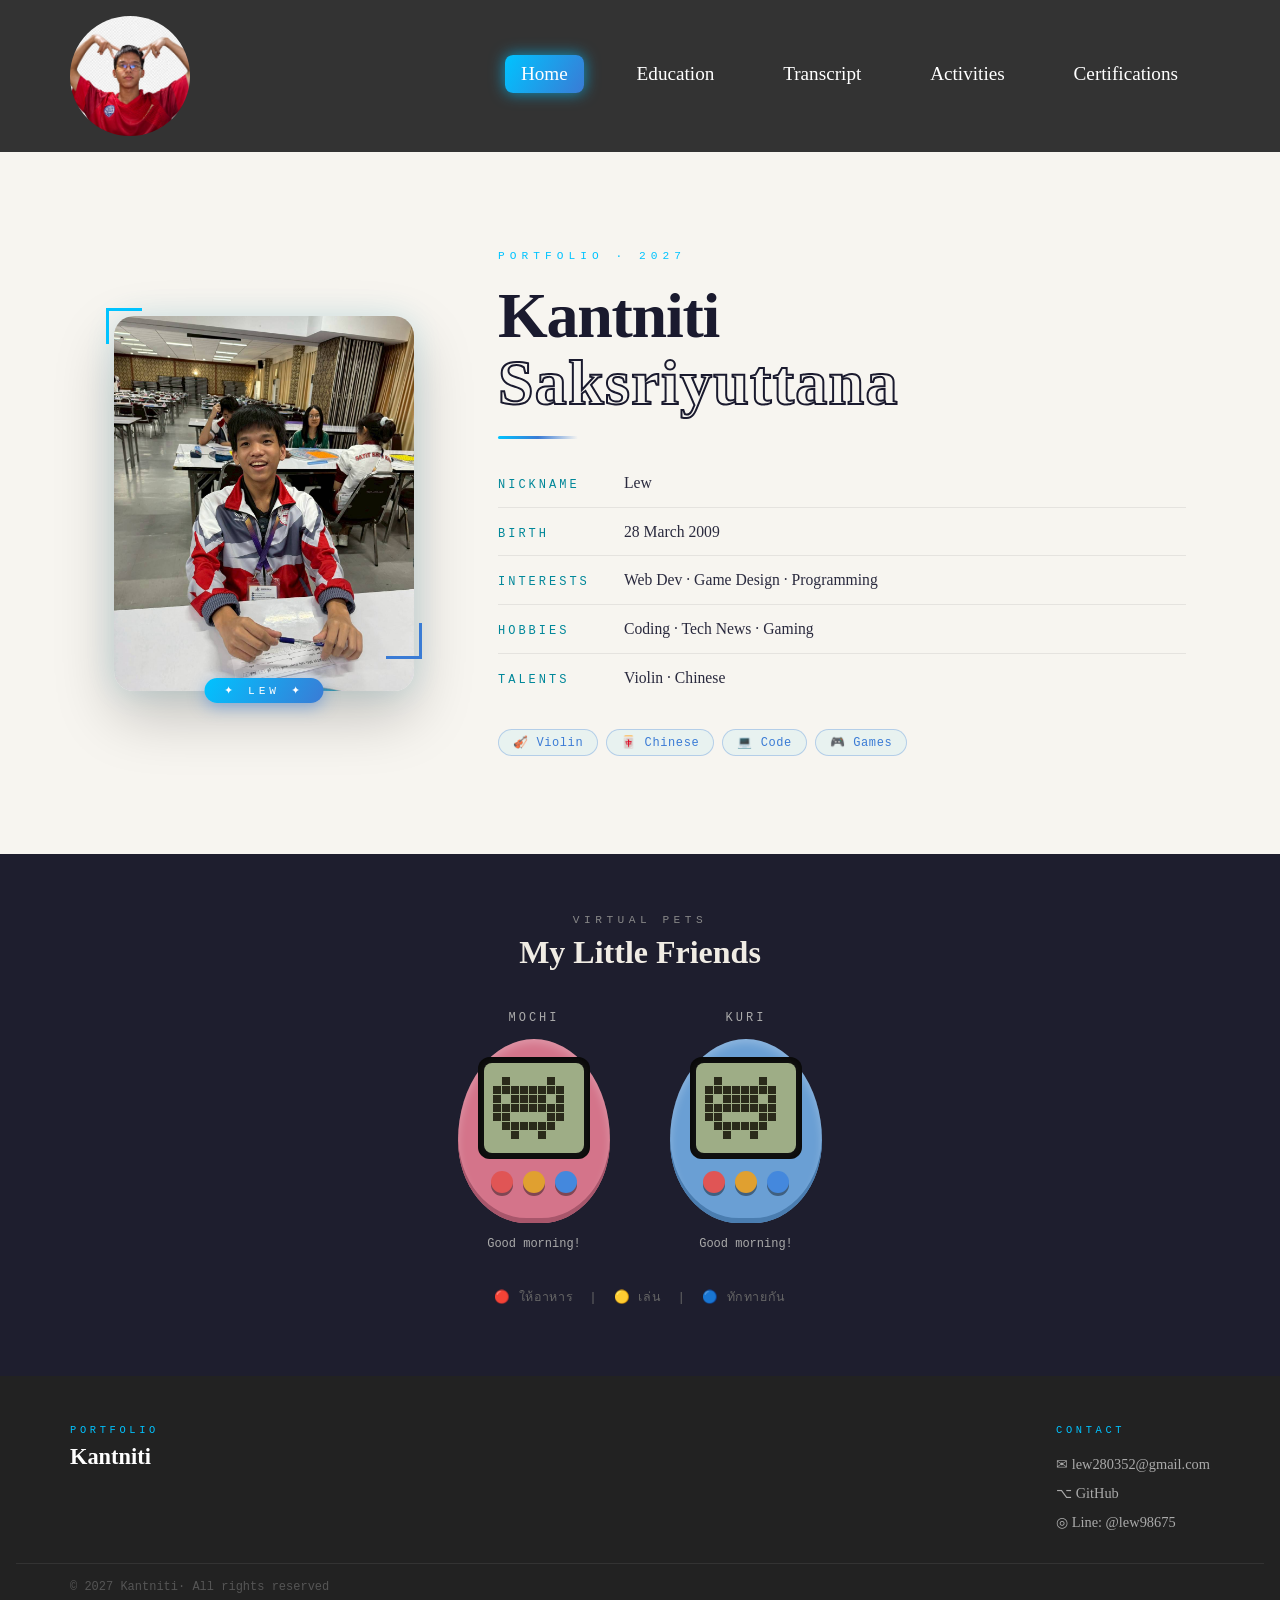
==== index.html @ f8ae1ae8 "Add files via upload" ====
<!-- ประกาศว่าเป็น HTML5 -->
<!DOCTYPE html>
<html lang="en">
<head>
    <!-- กำหนดการเข้ารหัสตัวอักษรให้เป็น UTF-8 -->
    <meta charset="UTF-8">
    <!-- ปรับการแสดงผลให้เหมาะกับหน้าจอมือถือ -->
    <meta name="viewport" content="width=device-width, initial-scale=1.0">
    <!-- ชื่อชื่อแท็บของเว็บ -->
    <title>my portfolio</title>
    <!-- เชื่อมไฟล์สไตล์ชีทภายนอก -->
    <link rel="stylesheet" href="mainstyle.css">
</head>
<body>
    <!-- แท็กนำทางหลักของหน้า -->
    <nav>
        <!-- กล่องเนื้อหาใช้จัดตำแหน่งและกั้นกรอบ -->
        <div class="content">
            <!-- บรรจุส่วนของโลโก้และเมนู -->
            <div class="nav-con">
                <!-- โลโก้หรือชื่อเว็บ สามารถคลิกเพื่อกลับหน้าแรก -->
                <div class="logo"><a href="#"> <img src="logo.jpg" alt="Logo"></a></div>
                <!-- เมนูนำทางหลักของเว็บ -->
                <ul class="menu">
                    <li><a href="#Home"><span>Home</span></a></li>
                    <li><a href="Education.html"><span>Education</span></a></li>
                    <li><a href="Transcript.html"><span>Transcript</span></a></li>
                    <li><a href="Activities.html"><span>Activities</span></a></li>
                    <li><a href="Certifications.html"><span>Certifications</span></a></li>
                </ul>
            </div>
        </div>
    </nav>
    <section class="main" id="Home">
        <div class="container">

            <!-- ===== HERO PROFILE SECTION ===== -->
            <!-- wrapper หลักที่จัดภาพและข้อมูลเคียงกันในแนวนอน -->
            <div class="hero-profile">

                <!-- ===== ฝั่งซ้าย: รูปโปรไฟล์ ===== -->
                <div class="hero-photo-col">
                    <!-- กรอบตกแต่งรอบรูป มีเส้น accent และเงา -->
                    <div class="photo-frame">
                        <!-- ป้ายมุมซ้ายบนสำหรับตกแต่ง -->
                        <div class="photo-corner photo-corner--tl"></div>
                        <!-- ป้ายมุมขวาล่างสำหรับตกแต่ง -->
                        <div class="photo-corner photo-corner--br"></div>
                        <!-- รูปโปรไฟล์ -->
                        <img src="lew.jpg" alt="Lew – Profile Photo" class="hero-img">
                        <!-- ป้ายชื่อเล่นที่ลอยอยู่ด้านล่าง -->
                        <div class="photo-badge">✦ Lew ✦</div>
                    </div>
                </div>

                <!-- ===== ฝั่งขวา: ข้อมูลส่วนตัว ===== -->
                <div class="hero-info-col">

                    <!-- ป้ายหมวดหมู่ขนาดเล็กด้านบน -->
                    <p class="hero-eyebrow">Portfolio · 2027</p>

                    <!-- ชื่อเต็มแสดงในฟอนต์ขนาดใหญ่ -->
                    <h1 class="hero-name">Kantniti<br><span class="hero-name-accent">Saksriyuttana</span></h1>

                    <!-- เส้นแบ่งตกแต่ง -->
                    <div class="hero-divider"></div>

                    <!-- รายการข้อมูลส่วนตัวแต่ละรายการ -->
                    <ul class="info-list">
                        <!-- แต่ละ item มี label (ชื่อฟิลด์) และ value (ข้อมูล) -->
                        <li class="info-item">
                            <span class="info-label">Nickname</span>
                            <span class="info-value">Lew</span>
                        </li>
                        <li class="info-item">
                            <span class="info-label">Birth</span>
                            <span class="info-value">28 March 2009</span>
                        </li>
                        <li class="info-item">
                            <span class="info-label">Interests</span>
                            <span class="info-value">Web Dev · Game Design · Programming</span>
                        </li>
                        <li class="info-item">
                            <span class="info-label">Hobbies</span>
                            <span class="info-value">Coding · Tech News · Gaming</span>
                        </li>
                        <li class="info-item">
                            <span class="info-label">Talents</span>
                            <span class="info-value">Violin · Chinese</span>
                        </li>
                    </ul>

                    <!-- แถว tag/badge แสดงทักษะสั้น ๆ -->
                    <div class="hero-tags">
                        <span class="hero-tag">🎻 Violin</span>
                        <span class="hero-tag">🀄 Chinese</span>
                        <span class="hero-tag">💻 Code</span>
                        <span class="hero-tag">🎮 Games</span>
                    </div>
                </div>

            </div>
        </div>
    </section>
    <!-- ===== TAMAGOTCHI SECTION ===== -->
    <section class="tama-section">
        <div class="tama-container">
            <p class="tama-label">Virtual Pets</p>
            <h2 class="tama-heading">My Little Friends</h2>
            <div class="tama-scene">

                <!-- ตัวทามาก็อตตัวแรก -->
                <div class="tama-unit">
                    <div class="tama-name">Mochi</div>
                    <div class="tama-wrapper">
                        <!-- หัวใจเมื่อกดปุ่มแล้ว -->
                        <span class="heart-pop" id="heartL">♥</span>
                        <div class="tama-device tama-device--pink">
                            <div class="tama-screen-border">
                                <!-- จอทามาก็อตวาดด้วย canvas -->
                                <canvas id="canvasL" width="100" height="90"></canvas>
                            </div>
                            <div class="tama-buttons">
                                <!-- ปุ่มคำสั่งสำหรับตัวแรก -->
                                <button class="tama-btn btn-red" onclick="tamaFeed('L')" title="Feed"></button>
                                <button class="tama-btn btn-yellow" onclick="tamaPlay('L')" title="Play"></button>
                                <button class="tama-btn btn-blue" onclick="tamaGreet('L')" title="Greet"></button>
                            </div>
                        </div>
                    </div>
                    <div class="tama-status" id="statusL">zzz...</div>
                </div>

                <!-- ตัวทามาก็อตตัวที่สอง -->
                <div class="tama-unit">
                    <div class="tama-name">Kuri</div>
                    <div class="tama-wrapper">
                        <span class="heart-pop" id="heartR">♥</span>
                        <div class="tama-device tama-device--blue">
                            <div class="tama-screen-border">
                                <canvas id="canvasR" width="100" height="90"></canvas>
                            </div>
                            <div class="tama-buttons">
                                <button class="tama-btn btn-red" onclick="tamaFeed('R')" title="Feed"></button>
                                <button class="tama-btn btn-yellow" onclick="tamaPlay('R')" title="Play"></button>
                                <button class="tama-btn btn-blue" onclick="tamaGreet('R')" title="Greet"></button>
                            </div>
                        </div>
                    </div>
                    <div class="tama-status" id="statusR">zzz...</div>
                </div>

            </div>
            <p class="tama-hint">🔴 ให้อาหาร &nbsp;|&nbsp; 🟡 เล่น &nbsp;|&nbsp; 🔵 ทักทายกัน</p>
        </div>
    </section>

    <script>
    // บรรจุโค้ดทามาก็อตไว้ใน IIFE เพื่อไม่ให้ตัวแปรรั่วสู่ global scope
    (function(){
        // สีพื้นหลังและสีพื้นหลังจอ
        const BG = '#9ead86', FG = '#2a2a1a', pxSz = 9, offY = 5;

        // กำหนดเฟรมภาพพิกเซลสำหรับแต่ละสถานะ
        const frames = {
            idle:[
                [0,0,0,0,0,0,0,0,0,0],
                [0,0,1,0,0,0,0,1,0,0],
                [0,1,1,1,1,1,1,1,1,0],
                [0,1,0,1,1,1,1,0,1,0],
                [0,1,1,1,1,1,1,1,1,0],
                [0,1,1,0,0,0,0,1,1,0],
                [0,0,1,1,1,1,1,1,0,0],
                [0,0,0,1,0,0,1,0,0,0],
                [0,0,0,0,0,0,0,0,0,0]
            ],
            happy: [
                [0,0,0,0,0,0,0,0,0,0],
                [0,0,1,0,0,0,0,1,0,0],
                [0,1,1,1,1,1,1,1,1,0],
                [0,1,1,0,1,1,0,1,1,0],
                [0,1,1,1,1,1,1,1,1,0],
                [0,1,0,1,1,1,1,0,1,0],
                [0,0,1,1,1,1,1,1,0,0],
                [0,0,1,0,1,1,0,1,0,0],
                [0,0,0,0,0,0,0,0,0,0]
            ],
            eat:   [
                [0,0,0,0,0,0,0,0,0,0],
                [0,0,0,0,1,1,0,0,0,0],
                [0,1,1,1,1,1,1,1,1,0],
                [0,1,0,1,1,1,1,0,1,0],
                [0,1,1,1,1,1,1,1,1,0],
                [0,1,1,1,0,0,1,1,1,0],
                [0,0,1,1,1,1,1,1,0,0],
                [0,0,0,1,0,0,1,0,0,0],
                [0,0,0,0,0,0,0,0,0,0]
            ],
            wave:  [
                [0,0,0,1,0,0,0,0,0,0],
                [0,0,1,1,0,0,0,1,0,0],
                [0,1,1,1,1,1,1,1,1,0],
                [0,1,0,1,1,1,1,0,1,0],
                [0,1,1,1,1,1,1,1,1,0],
                [0,1,1,0,0,0,0,1,1,0],
                [0,0,1,1,1,1,1,1,0,0],
                [0,0,0,1,1,0,1,0,0,0],
                [0,0,0,0,0,0,0,0,0,0]
            ],
            sleep: [
                [0,0,0,0,0,0,0,0,0,0],
                [0,0,0,0,0,0,0,0,0,0],
                [0,1,1,1,1,1,1,1,1,0],
                [0,1,1,0,1,1,0,1,1,0],
                [0,1,1,1,1,1,1,1,1,0],
                [0,1,1,0,1,1,0,1,1,0],
                [0,0,1,1,1,1,1,1,0,0],
                [0,0,0,1,1,1,1,0,0,0],
                [0,0,0,0,0,0,0,0,0,0]
            ],
        };

        // วาดภาพพิกเซลลง canvas ตามเฟรมที่กำหนด
        function drawFrame(canvas, key, flip) {
            const ctx = canvas.getContext('2d');
            ctx.fillStyle = BG; ctx.fillRect(0, 0, canvas.width, canvas.height);
            ctx.fillStyle = FG;
            frames[key].forEach((row, y) => row.forEach((v, x) => {
                if (v) ctx.fillRect((flip ? 9-x : x)*pxSz, y*pxSz+offY, pxSz-1, pxSz-1);
            }));
        }

        // สถานะของทามาก็อตแต่ละตัว
        const state = { L:{frame:'sleep',flip:false,timer:null}, R:{frame:'sleep',flip:true,timer:null} };
        const cvs = {L:document.getElementById('canvasL'), R:document.getElementById('canvasR')};
        const sts = {L:document.getElementById('statusL'), R:document.getElementById('statusR')};
        const hts = {L:document.getElementById('heartL'),  R:document.getElementById('heartR')};

        function render(id){ drawFrame(cvs[id], state[id].frame, state[id].flip); }
        function setStatus(id, msg){ sts[id].textContent = msg; }

        // เปลี่ยนเฟรมและสถานะชั่วคราว แล้วกลับไปที่ idle เมื่อครบเวลา
        function tempFrame(id, key, msg, dur){
            if(state[id].timer) clearTimeout(state[id].timer);
            state[id].frame = key;
            render(id);
            setStatus(id, msg);
            state[id].timer = setTimeout(() => {
                state[id].frame = 'idle';
                render(id);
                setStatus(id, '(*´ω`*)');
            }, dur);
        }

        // แสดงหัวใจเมื่อทามาก็อตถูกกระตุ้น
        function showHeart(id){
            const h = hts[id];
            h.classList.remove('show');
            void h.offsetWidth; // ทำให้ browser รีเฟรชการเปลี่ยนแปลงคลาส
            h.classList.add('show');
        }

        // คำสั่งต่าง ๆ ที่เรียกจากปุ่มใน HTML
        // ใส่ฟังก์ชันลงใน window เพื่อให้ onclick ใน HTML เรียกใช้งานได้
        window.tamaFeed = id => { tempFrame(id, 'eat', 'Nom nom~', 1200); showHeart(id); };
        window.tamaPlay = id => {
            let t = 0;
            if(state[id].timer) clearTimeout(state[id].timer);
            setStatus(id, 'Wheee~');
            const b = () => {
                state[id].frame = t % 2 === 0 ? 'happy' : 'idle';
                render(id);
                t++;
                if(t < 6) state[id].timer = setTimeout(b, 200);
                else {
                    state[id].frame = 'idle';
                    render(id);
                    setStatus(id, 'Yay!! (≧▽≦)');
                }
            };
            b();
        };
        window.tamaGreet = id => {
            const o = id === 'L' ? 'R' : 'L';
            tempFrame(id, 'wave', 'Hello!!', 1000);
            setTimeout(() => {
                tempFrame(o, 'wave', 'Hello!!', 1000);
                showHeart(id);
                showHeart(o);
            }, 300);
        };

        // เริ่มต้นวาดและแสดงสถานะเริ่มต้น
        render('L');
        render('R');
        setTimeout(() => {
            tempFrame('L', 'idle', 'Good morning!', 99999);
            setStatus('L', 'Good morning!');
            setTimeout(() => {
                tempFrame('R', 'idle', 'Good morning!', 99999);
                setStatus('R', 'Good morning!');
            }, 400);
        }, 800);
    })();
    </script>
    
    <!-- ตรวจสอบและไฮไลท์เมนูที่ active -->
    <script>
        // ฟังก์ชันนี้จะเลือกปุ่มเมนูที่ตรงกับหน้าปัจจุบันหรือ anchor ปัจจุบัน
        function updateActiveMenu() {
            // window.location.hash คือส่วน #Home หรือ #Profile ถ้ามี
            const currentHash = window.location.hash || '#Home';
            // window.location.pathname เอา path ของ URL แล้ว split('/') เพื่อหาไฟล์ชื่อสุดท้าย
            const currentPage = window.location.pathname.split('/').pop() || 'index.html';
            
            document.querySelectorAll('.menu a').forEach(link => {
                // ลบ active class ออกก่อน เพื่อรีเซ็ตทุกปุ่ม
                link.classList.remove('active');
                
                const href = link.getAttribute('href');
                
                // ถ้า href เริ่มด้วย # ให้ใช้ anchor เทียบกับ hash ปัจจุบัน
                if (href.startsWith('#')) {
                    if (href === currentHash) {
                        link.classList.add('active');
                    }
                }
                // ถ้า href เป็นชื่อไฟล์ เช่น Profile.html ให้เทียบกับหน้าไฟล์ปัจจุบัน
                else {
                    if (currentPage.toLowerCase() === href.toLowerCase()) {
                        link.classList.add('active');
                    }
                }
            });
        }
        
        // เรียกครั้งแรกตอนหน้ากโหลด เพื่อให้ปุ่ม active ถูกตั้งทันที
        updateActiveMenu();
        
        // ฟังเหตุการณ์ hashchange เมื่อ # ใน URL เปลี่ยน เช่น คลิกลิงก์ anchor
        window.addEventListener('hashchange', updateActiveMenu);
    </script>
<footer>
    <div class="footer-con">
        <div>
            <p class="footer-eyebrow">Portfolio</p>
            <p class="footer-brand">Kantniti</p>
        </div>
        <div class="footer-links">
            <p class="footer-eyebrow">Contact</p>
            <a href="mailto:lew280352@gmail.com">✉ lew280352@gmail.com</a>
            <a href="https://github.com/yourusername" target="_blank">⌥ GitHub</a>
            <a href="https://line.me/ti/p/~lew98675" target="_blank">◎ Line: @lew98675</a>
        </div>
    </div>
    <div class="footer-divider"></div>
    <p class="footer-bottom">© 2027 Kantniti· All rights reserved</p>
</footer>
</body>
</html>
---- mainstyle.css ----
/* รีเซ็ตขอบและ padding ของทุก element ให้เป็น 0
   เพื่อให้ CSS เริ่มจากสภาพเดียวกันทุก browser
   box-sizing: border-box จะรวม padding และ border ไว้ในความกว้างและความสูงของ element */
*{
    margin: 0;
    padding: 0;
    box-sizing: border-box;
}

/* .content ใช้จำกัดความกว้างของเนื้อหา
   margin: 0 auto ทำให้บล็อกนี้อยู่ตรงกลางหน้าจอ */
.content {
    max-width: 1140px;
    margin: 0 auto ;
}

/* สไตล์แท็ก <nav> ทั้งหมด
   padding คือระยะห่างด้านใน
   background-color กำหนดสีพื้นหลัง */
nav{
    padding : 1rem;
    background-color: #333;
}

/* .nav-con ใช้ Flexbox จัดวาง
   display: flex เปิดใช้งาน Flexbox
   justify-content: space-between วาง child จากซ้ายไปขวาให้ชิดสองฝั่ง
   align-items: center จัดให้อยู่กึ่งกลางในแนวตั้ง */
.nav-con{
    display: flex;
    justify-content: space-between;
    align-items: center;
}



/* ปรับขนาดรูปโลโก้ให้ไม่ใหญ่เกินไป */
.logo img {
    width: 120px;
    height: 120px;
    object-fit: cover; /* ทำให้รูปเต็มกรอบโดยยังรักษาสัดส่วนไว้ */
    border-radius: 50%; /* ทำให้รูปกลายเป็นวงกลม */
    display: block;
}

/* .menu เป็นตัวกำหนดสไตล์ของเมนูหลัก
   color และ text-decoration จะใช้กับลิงก์ในเมนู
   margin-left เว้นระยะห่างจากฝั่งซ้าย
   font-size กำหนดขนาดตัวอักษร */
.menu {
    color: #fff;
    text-decoration: none;
    margin-left: 1rem;
    font-size: 1.2rem;
    align-items: center;
}

/* .menu li จัดรายการหัวข้อเมนูให้เรียงแนวนอน
   display: inline-block แสดงรายการเป็นบล็อกเล็กในแนวนอน
   margin เว้นช่องว่างซ้ายขวา
   position: relative เพื่อให้ pseudo-element (เช่น ::before) อ้างอิงตำแหน่งได้ */
.menu li {
    display: inline-block;
    margin: 0 1rem;
    position: relative;
}

/* .menu li a คือสไตล์ลิงก์ในเมนู
   position: relative เพื่อให้ ::before อยู่ในตำแหน่งสัมพัทธ์
   display: inline-block ทำให้สามารถกำหนด padding และ width ได้
   padding เพิ่มพื้นที่คลิกรอบตัวอักษร
   overflow: hidden ซ่อนส่วนที่ล้นออกนอกกรอบ */
.menu li a {
    position: relative;
    display: inline-block;
    padding: 8px 16px;
    color: #fff;
    text-decoration: none;
    font-size: 1.2rem;
    overflow: hidden;
    /* border-radius: 8px ทำให้มุมของลิงก์โค้ง */
    border-radius: 8px;
    /* transition: all 0.3s ease ทำให้การเปลี่ยนแปลงราบรื่นใน 0.3 วินาที */
    transition: all 0.3s ease;
}

/* ::before เป็น pseudo-element
   สร้างกล่องพื้นหลังแบบไล่สีสำหรับลิงก์แต่ละรายการ
   begin left: -100% ให้เริ่มต้นอยู่นอกจอด้านซ้าย
   z-index: -1 วางไว้หลังข้อความ */
.menu li a::before {
    content: "";
    position: absolute;
    top: 0;
    left: -100%;
    width: 100%;
    height: 100%;
    /* background: linear-gradient สร้างพื้นหลังสีไล่จากสีฟ้าไปสีน้ำเงินในมุม 120 องศา */
    background: linear-gradient(120deg, #00c3ff, #3a7bd5);
    transition: all 0.4s ease;
    z-index: -1;
}

/* :hover เป็นสไตล์เมื่อเอาเมาส์ชี้
   เมื่อชี้แล้วให้ ::before เลื่อนไปที่ left: 0 เพื่อแสดงพื้นหลัง */
.menu li a:hover::before {
    left: 0;
}

/* สไตล์ลิงก์เมื่อ hover 
   transform เลื่อนและขยายเพื่อให้ปุ่มดูเด่น
   box-shadow เพิ่มเงารอบปุ่ม */
.menu li a:hover {
    color: #fff;
    /* transform: เลื่อนปุ่มขึ้น 5px และขยาย 1.05 เท่า */
    transform: translateY(-5px) scale(1.05);
    /* box-shadow: เพิ่มเงาสีฟ้าขนาด 15px รอบปุ่ม */
    box-shadow: 0 0 15px rgba(0,195,255,0.7);
}

/* .menu li a span อยู่เหนือ pseudo-element
   z-index: 2 ทำให้ข้อความไม่ถูกกล่องสีหลังบัง */
.menu li a span {
    position: relative;
    /* z-index: 2 ทำให้ข้อความอยู่เหนือพื้นหลัง */
    z-index: 2;
}

/* :active เป็นสไตล์เมื่อกดลิงก์
   transform: scale(0.95) ทำให้ปุ่มหดลงเล็กน้อยเหมือนถูกกด */
.menu li a:active {
    /* transform: scale(0.95) หดปุ่มลงเมื่อกด */
    transform: scale(0.95);
}

/* ไฮไลท์ปุ่มเมนูที่ active */
.menu li a.active {
    background: linear-gradient(120deg, #00c3ff, #3a7bd5);
    color: #fff;
    box-shadow: 0 0 15px rgba(0,195,255,0.7);
}

/* .main เป็นส่วนเนื้อหาหลักของหน้าเว็บ
   เปลี่ยนพื้นหลังเป็นสีครีมอ่อนเพื่อให้เข้ากับดีไซน์ใหม่ */
.main {
    background-color: #f7f5f0;
    padding: 50px 0;
}

/* .maincontainer-con ใช้ flex จัดเนื้อหาให้อยู่กึ่งกลาง */
.maincontainer-con {
    display: flex;
    justify-content: center;
    align-items: center;
    min-height: auto; 
    padding: 2rem 1rem; 
    max-width: 1140px;
    margin: 0 auto;
}
/* .maincontent-info เป็นคอนเทนเนอร์สำหรับข้อมูลหลัก */
.maincontent-info {
    flex: 1;
    padding: 2rem;
    display: flex;
    flex-direction: column;
    justify-content: center; /* จัดข้อความให้อยู่กึ่งกลางแนวตั้งในฝั่งของตัวเอง */
}


/* ส่วนแสดงรูปภาพหลักของหน้าจอ */
.maincontent-img {
    flex: 1;
    display: flex;
    justify-content: center;
    align-items: center;
    padding: 2rem;
}

/* กำหนดให้ภาพไม่ยืดเกินขนาด และให้มุมโค้งพร้อมเงา */
.maincontent-img img {
    max-width: 400px;
    height: auto;
    border-radius: 20px;
    box-shadow: 0 10px 20px rgba(0,0,0,0.1);
}

/* ===== CAROUSEL ===== */

.maincontent-info {
    flex: 1;
    padding: 2rem 3rem 2rem 1rem;
    display: flex;
    flex-direction: column;
    justify-content: flex-end;
    gap: 0.75rem;
    padding-bottom: 4rem;
}

.slide-label {
    font-size: 0.75rem;
    letter-spacing: 0.35em;
    text-transform: uppercase;
    color: #888;
    font-family: 'Courier New', monospace;
}

/* หัวข้อสไลด์ ใช้ตัวอักษรขนาดใหญ่และมีไทป์แฟมิลี่ serif */
.slide-title {
    font-size: clamp(1.8rem, 3vw, 2.8rem);
    font-weight: 800;
    color: #1a1a1a;
    font-family: Georgia, serif;
    line-height: 1.15;
    transition: opacity 0.25s ease, transform 0.25s ease;
}

/* คำบรรยายสไลด์ เน้นอ่านง่ายด้วยระยะบรรทัดสูง */
.slide-desc {
    font-size: 0.95rem;
    color: #666;
    max-width: 300px;
    line-height: 1.7;
    transition: opacity 0.25s ease, transform 0.25s ease;
}

.slide-title.text-fade,
.slide-desc.text-fade {
    opacity: 0;
    transform: translateY(8px);
}

.slide-counter {
    display: flex;
    align-items: center;
    gap: 0.75rem;
    font-family: 'Courier New', monospace;
    font-size: 0.85rem;
    color: #aaa;
    margin-top: 0.5rem;
}

.counter-sep {
    width: 40px;
    height: 1px;
    background: #ccc;
    display: inline-block;
}

#current-num {
    color: #333;
    font-weight: bold;
    font-size: 1.1rem;
}

.dots {
    display: flex;
    gap: 8px;
    margin-top: 0.25rem;
}

.dot {
    width: 8px;
    height: 8px;
    border-radius: 50%;
    border: none;
    background: #ccc;
    cursor: pointer;
    padding: 0;
    transition: all 0.3s ease;
}

.dot.active {
    background: #3a7bd5;
    transform: scale(1.4);
}

.carousel-wrap {
    flex: 1.2;
    position: relative;
    padding: 2rem 1rem 2rem 2rem;
    margin-top: -2rem;
}

.carousel-track {
    position: relative;
    width: 100%;
    aspect-ratio: 4/5; /* กำหนดสัดส่วนกว้าง-สูงให้กล่องสไลด์ */
    max-width: 400px;
    overflow: hidden; /* ซ่อนไม่ให้รูปหรือสไลด์ล้นออกนอกกล่อง */
    border-radius: 24px;
    box-shadow:
        0 30px 60px rgba(0,0,0,0.18),
        0 10px 20px rgba(0,0,0,0.1);
    margin-left: auto;
}

.carousel-slide {
    position: absolute;
    inset: 0;
    opacity: 0;
    pointer-events: none;
    transition: opacity 0.5s ease;
}

.carousel-slide.active {
    opacity: 1;
    pointer-events: auto;
}

.carousel-slide img {
    width: 100%;
    height: 100%;
    object-fit: cover;
    display: block;
}

.carousel-slide.enter-right {
    animation: slideInRight 0.55s cubic-bezier(0.25, 0.46, 0.45, 0.94) forwards;
}

.carousel-slide.enter-left {
    animation: slideInLeft 0.55s cubic-bezier(0.25, 0.46, 0.45, 0.94) forwards;
}

.carousel-slide.exit-left {
    animation: slideOutLeft 0.5s cubic-bezier(0.25, 0.46, 0.45, 0.94) forwards;
}

.carousel-slide.exit-right {
    animation: slideOutRight 0.5s cubic-bezier(0.25, 0.46, 0.45, 0.94) forwards;
}

@keyframes slideInRight {
    from { transform: translateX(60px); opacity: 0; }
    to   { transform: translateX(0);    opacity: 1; }
}

@keyframes slideInLeft {
    from { transform: translateX(-60px); opacity: 0; }
    to   { transform: translateX(0);     opacity: 1; }
}

@keyframes slideOutLeft {
    from { transform: translateX(0);     opacity: 1; }
    to   { transform: translateX(-60px); opacity: 0; }
}

@keyframes slideOutRight {
    from { transform: translateX(0);    opacity: 1; }
    to   { transform: translateX(60px); opacity: 0; }
}

/* ปุ่มควบคุม carousel วางอยู่ด้านล่างขวาของกล่อง */
.carousel-btns {
    position: absolute;
    bottom: 2.5rem;
    right: 1rem;
    display: flex;
    gap: 0.6rem;
}

/* ปุ่มลูกศรกลมสำหรับคลิกเปลี่ยนสไลด์ */
.carousel-btn {
    width: 48px;
    height: 48px;
    border-radius: 50%;
    border: none;
    cursor: pointer;
    display: flex;
    align-items: center;
    justify-content: center;
    transition: all 0.3s ease;
    background: #fff;
    box-shadow: 0 4px 16px rgba(0,0,0,0.15);
    color: #333;
}

.carousel-btn svg {
    width: 18px;
    height: 18px;
}

/* hover effect ให้ปุ่มเปลี่ยนสีและขยายเมื่อชี้ */
.carousel-btn:hover {
    background: linear-gradient(120deg, #00c3ff, #3a7bd5);
    color: #fff;
    transform: scale(1.1);
    box-shadow: 0 6px 20px rgba(58, 123, 213, 0.45);
}

/* กดปุ่มให้ดูเหมือนถูกกดลง */
.carousel-btn:active {
    transform: scale(0.95);
}

/* ป้ายมุมกล่องแบบตกแต่ง ให้หมุนช้า ๆ */
.corner-tag {
    position: absolute;
    top: 0.75rem;
    left: 0.75rem;
    font-size: 1.2rem;
    color: #3a7bd5;
    opacity: 0.4;
    user-select: none;
    animation: spin-slow 8s linear infinite;
}

@keyframes spin-slow {
    from { transform: rotate(0deg); }
    to   { transform: rotate(360deg); }
}
/* ===== TAMAGOTCHI SECTION ===== */
.tama-section {
    background-color: #1e1e2e;
    padding: 60px 0 70px;
}

.tama-container {
    max-width: 700px;
    margin: 0 auto;
    text-align: center;
    padding: 0 1rem;
}

.tama-label {
    font-size: 0.7rem;
    letter-spacing: 0.4em;
    text-transform: uppercase;
    color: #888;
    font-family: 'Courier New', monospace;
    margin-bottom: 0.5rem;
}

.tama-heading {
    font-size: 2rem;
    font-weight: 800;
    color: #f0ece4;
    font-family: Georgia, serif;
    margin-bottom: 2.5rem;
}

.tama-scene {
    display: flex;
    justify-content: center;
    align-items: flex-end;
    gap: 60px;
    flex-wrap: wrap;
}

.tama-unit {
    display: flex;
    flex-direction: column;
    align-items: center;
    gap: 14px;
}

.tama-name {
    font-size: 0.75rem;
    letter-spacing: 0.25em;
    text-transform: uppercase;
    color: #aaa;
    font-family: 'Courier New', monospace;
}

.tama-wrapper {
    position: relative;
}

/* เปลือกอุปกรณ์ทามาก็อตจิ */
/* เปลือกทามาก็อตมีรูปร่างโค้งนุ่ม พร้อมเอฟเฟกต์เวลาชี้ */
.tama-device {
    border-radius: 50% 50% 45% 45% / 55% 55% 45% 45%;
    padding: 18px 20px 30px;
    position: relative;
    transition: transform 0.15s ease;
}
.tama-device:hover { transform: scale(1.04) rotate(-1deg); }

/* สีกรอบทามาก็อตแต่ละตัว และเงาด้านในให้ดูมีมิติ */
.tama-device--pink { background: #d4748a; box-shadow: inset 0 -5px 0 #a8566b, inset 0 4px 8px rgba(255,255,255,0.25); }
.tama-device--blue { background: #6a9fd4; box-shadow: inset 0 -5px 0 #4a7db0, inset 0 4px 8px rgba(255,255,255,0.25); }

.tama-screen-border {
    background: #111;
    border-radius: 12px;
    padding: 6px;
    box-shadow: inset 0 2px 8px rgba(0,0,0,0.7);
}

.tama-screen-border canvas {
    display: block;
    border-radius: 8px;
    image-rendering: pixelated;
}

.tama-buttons {
    display: flex;
    gap: 10px;
    justify-content: center;
    margin-top: 12px;
}

.tama-btn {
    width: 22px;
    height: 22px;
    border-radius: 50%;
    border: none;
    cursor: pointer;
    box-shadow: 0 3px 0 rgba(0,0,0,0.4);
    transition: transform 0.1s, box-shadow 0.1s;
}
.tama-btn:hover  { transform: scale(1.15); }
.tama-btn:active { transform: scale(0.88) translateY(2px); box-shadow: none; }

.btn-red    { background: #e05555; }
.btn-yellow { background: #e0a030; }
.btn-blue   { background: #4488dd; }

.tama-status {
    font-size: 12px;
    color: #aaa;
    font-family: 'Courier New', monospace;
    min-height: 18px;
}

/* Heart animation */
.heart-pop {
    position: absolute;
    top: -12px;
    left: 50%;
    transform: translateX(-50%);
    font-size: 20px;
    color: #ff6b8a;
    opacity: 0;
    pointer-events: none;
}
.heart-pop.show {
    animation: heartrise 0.9s ease-out forwards;
}
@keyframes heartrise {
    0%   { opacity: 1; transform: translateX(-50%) translateY(0)    scale(0.6); }
    60%  { opacity: 1; transform: translateX(-50%) translateY(-30px) scale(1.2); }
    100% { opacity: 0; transform: translateX(-50%) translateY(-50px) scale(0.8); }
}

.tama-hint {
    margin-top: 2rem;
    font-size: 0.78rem;
    color: #666;
    font-family: 'Courier New', monospace;
    letter-spacing: 0.05em;
}

/* ===== HOME HERO SECTION ===== */

/* .container เป็น wrapper หลักของ section Home
   กำหนดขนาดสูงสุดและกึ่งกลางแนวนอน */
.container {
    max-width: 1140px;
    margin: 0 auto;
    padding: 3rem 1.5rem;
}

/* .hero-profile จัดภาพและข้อมูลในแนวนอนด้วย Flexbox
   gap คือระยะห่างระหว่างคอลัมน์ทั้งสอง */
.hero-profile {
    display: flex;
    align-items: center;
    gap: 4rem;
    flex-wrap: wrap; /* ห่อแนวตั้งบนหน้าจอแคบ */
}

/* ===== ฝั่งซ้าย: รูปโปรไฟล์ ===== */

/* .hero-photo-col กำหนดขนาดคอลัมน์รูป
   flex-shrink: 0 ป้องกันไม่ให้หดตัวเมื่อพื้นที่แคบ */
.hero-photo-col {
    flex: 0 0 340px;
    display: flex;
    justify-content: center;
}

/* .photo-frame เป็นกรอบตกแต่งรอบรูป
   position: relative ทำให้ element ลูก absolute ใช้ตำแหน่งนี้เป็นฐาน */
.photo-frame {
    position: relative;
    width: 300px;
}

/* มุมตกแต่งสองมุม: ซ้ายบน และ ขวาล่าง
   ใช้ border ด้านเดียวเพื่อสร้างเส้นมุม L */
.photo-corner {
    position: absolute;
    width: 36px;
    height: 36px;
    z-index: 2;
}

/* มุมซ้ายบน: ใช้ border-top และ border-left */
.photo-corner--tl {
    top: -8px;
    left: -8px;
    border-top: 3px solid #00c3ff;
    border-left: 3px solid #00c3ff;
}

/* มุมขวาล่าง: ใช้ border-bottom และ border-right */
.photo-corner--br {
    bottom: 32px; /* เผื่อพื้นที่ให้ badge ด้านล่าง */
    right: -8px;
    border-bottom: 3px solid #3a7bd5;
    border-right: 3px solid #3a7bd5;
}

/* .hero-img คือรูปโปรไฟล์หลัก
   object-fit: cover เก็บสัดส่วนภาพไว้โดยไม่ให้บิดเบี้ยว */
.hero-img {
    width: 100%;
    aspect-ratio: 4/5;
    object-fit: cover;
    object-position: top center; /* โฟกัสที่ใบหน้า */
    border-radius: 20px;
    display: block;
    /* เงาหลายชั้น: เงาหลักและแสงสีฟ้าอ่อน */
    box-shadow:
        0 24px 60px rgba(0, 0, 0, 0.22),
        0 0 0 1px rgba(255,255,255,0.08),
        0 0 30px rgba(0, 195, 255, 0.12);
    /* transition สำหรับเอฟเฟกต์ hover */
    transition: transform 0.4s ease, box-shadow 0.4s ease;
}

/* เลื่อนรูปขึ้นเล็กน้อยและเพิ่มแสงสีฟ้าเมื่อชี้เมาส์ */
.hero-img:hover {
    transform: translateY(-6px) scale(1.01);
    box-shadow:
        0 36px 80px rgba(0, 0, 0, 0.28),
        0 0 40px rgba(0, 195, 255, 0.25);
}

/* .photo-badge เป็นป้ายชื่อลอยที่ด้านล่างของรูป
   position: absolute ให้ลอยทับรูปได้ */
.photo-badge {
    position: absolute;
    bottom: -12px;
    left: 50%;
    transform: translateX(-50%);
    background: linear-gradient(120deg, #00c3ff, #3a7bd5);
    color: #fff;
    font-size: 0.7rem;
    letter-spacing: 0.35em;
    text-transform: uppercase;
    padding: 6px 20px;
    border-radius: 999px;
    font-family: 'Courier New', monospace;
    white-space: nowrap;
    /* เงาสำหรับ badge */
    box-shadow: 0 4px 16px rgba(58, 123, 213, 0.5);
}

/* ===== ฝั่งขวา: ข้อมูลส่วนตัว ===== */

/* .hero-info-col ให้ยืดเต็มพื้นที่ที่เหลือ */
.hero-info-col {
    flex: 1;
    min-width: 260px;
    display: flex;
    flex-direction: column;
    gap: 1.25rem;
}

/* ป้ายหมวดหมู่เล็กด้านบนสุด สไตล์โมโนสเปซ */
.hero-eyebrow {
    font-size: 0.7rem;
    letter-spacing: 0.45em;
    text-transform: uppercase;
    color: #00c3ff;
    font-family: 'Courier New', monospace;
}

/* .hero-name ชื่อเต็มขนาดใหญ่
   clamp() ปรับขนาดฟอนต์ตามหน้าจออัตโนมัติ */
.hero-name {
    font-size: clamp(2.4rem, 5vw, 4rem);
    font-weight: 900;
    color: #1a1a2e;
    font-family: Georgia, 'Times New Roman', serif;
    line-height: 1.05;
    letter-spacing: -0.02em;
}

/* .hero-name-accent ทำให้นามสกุลเป็นสีและสไตล์ต่างออกไป
   สร้างคอนทราสต์ระหว่างชื่อต้นและนามสกุล */
.hero-name-accent {
    /* -webkit-text-stroke สร้างตัวอักษรแบบ outline (เส้นกรอบ ไม่เติมสี) */
    -webkit-text-stroke: 2px #1a1a2e;
    color: transparent;
    letter-spacing: 0.02em;
}

/* เส้นแบ่งตกแต่ง: เส้นบางไล่สีจากสีฟ้าไปโปร่งใส */
.hero-divider {
    width: 80px;
    height: 3px;
    background: linear-gradient(90deg, #00c3ff, #3a7bd5, transparent);
    border-radius: 2px;
}

/* .info-list รายการข้อมูลโดยไม่มี bullet point */
.info-list {
    list-style: none;
    display: flex;
    flex-direction: column;
    gap: 0; /* ใช้ border-bottom ของแต่ละรายการแทน gap */
}

/* .info-item แต่ละแถวข้อมูล
   Flexbox จัด label และ value ในแนวนอน */
.info-item {
    display: flex;
    align-items: baseline;
    gap: 1rem;
    padding: 0.75rem 0;
    /* เส้นแบ่งระหว่างแถว ใช้ opacity ต่ำให้ดูเบา */
    border-bottom: 1px solid rgba(0,0,0,0.07);
    /* animation เลื่อนขึ้นเมื่อโหลดหน้า */
    animation: fadeSlideUp 0.5s ease both;
}

/* หน่วงเวลา animation แต่ละแถวให้ทยอยปรากฏ */
.info-item:nth-child(1) { animation-delay: 0.1s; }
.info-item:nth-child(2) { animation-delay: 0.2s; }
.info-item:nth-child(3) { animation-delay: 0.3s; }
.info-item:nth-child(4) { animation-delay: 0.4s; }
.info-item:nth-child(5) { animation-delay: 0.5s; }

/* ไม่มีเส้นแบ่งในแถวสุดท้าย */
.info-item:last-child {
    border-bottom: none;
}

/* .info-label ชื่อฟิลด์ขนาดเล็ก ตัวพิมพ์ใหญ่ สีเทา
   flex-shrink: 0 ไม่ให้ label หดตัว */
.info-label {
    font-size: 0.75rem;
    letter-spacing: 0.25em;
    text-transform: uppercase;
    color: #008799;
    font-family: 'Courier New', monospace;
    min-width: 110px;
    flex-shrink: 0;
}

/* .info-value ค่าของแต่ละฟิลด์ */
.info-value {
    font-size: 0.98rem;
    color: #2a2a3e;
    font-weight: 500;
    line-height: 1.5;
}

/* .hero-tags แถว badge ทักษะ */
.hero-tags {
    display: flex;
    flex-wrap: wrap;
    gap: 0.5rem;
    margin-top: 0.5rem;
}

/* .hero-tag badge เล็กแต่ละอัน
   border รอบนอกบาง พื้นหลังโปร่งใส */
.hero-tag {
    font-size: 0.75rem;
    padding: 5px 14px;
    border-radius: 999px;
    border: 1.5px solid rgba(58, 123, 213, 0.3);
    color: #3a7bd5;
    background: rgba(0, 195, 255, 0.06);
    font-family: 'Courier New', monospace;
    letter-spacing: 0.05em;
    /* transition สำหรับ hover */
    transition: background 0.25s ease, border-color 0.25s ease, transform 0.2s ease;
}

/* badge เปลี่ยนสีพื้นหลังและขยายเล็กน้อยเมื่อ hover */
.hero-tag:hover {
    background: rgba(0, 195, 255, 0.15);
    border-color: #00c3ff;
    transform: translateY(-2px);
}

/* keyframe animation เลื่อนขึ้นจากด้านล่าง */
@keyframes fadeSlideUp {
    from {
        opacity: 0;
        transform: translateY(16px);
    }
    to {
        opacity: 1;
        transform: translateY(0);
    }
}

/* ===== RESPONSIVE: หน้าจอแคบ ===== */
@media (max-width: 700px) {
    /* เปลี่ยนเป็นแนวตั้งบนมือถือ */
    .hero-profile {
        flex-direction: column;
        gap: 2.5rem;
    }
    /* รูปเต็มความกว้าง */
    .hero-photo-col {
        flex: none;
        width: 100%;
    }
    .photo-frame {
        width: 220px;
        margin: 0 auto;
    }
    .hero-name {
        font-size: clamp(2rem, 8vw, 3rem);
    }
}

/* ===== FOOTER ===== */
footer {
    background-color: #222;
    color: #ccc;
    padding: 3rem 1rem 2rem;
}

.footer-con {
    max-width: 1140px;
    margin: 0 auto;
    display: flex;
    justify-content: space-between;
    align-items: flex-start;
    gap: 2rem;
    flex-wrap: wrap;
}

.footer-brand {
    font-family: Georgia, serif;
    font-size: 1.4rem;
    color: #fff;
    font-weight: 700;
}

.footer-eyebrow {
    font-size: 0.65rem;
    letter-spacing: 0.35em;
    text-transform: uppercase;
    color: #00c3ff;
    font-family: 'Courier New', monospace;
    margin-bottom: 0.5rem;
}

.footer-links {
    display: flex;
    flex-direction: column;
    gap: 0.75rem;
}

.footer-links a {
    color: #aaa;
    text-decoration: none;
    font-size: 0.9rem;
    display: flex;
    align-items: center;
    gap: 0.6rem;
    transition: color 0.25s ease;
}

.footer-links a:hover {
    color: #00c3ff;
}

.footer-divider {
    width: 100%;
    height: 1px;
    background: rgba(255,255,255,0.08);
    margin: 2rem 0 1rem;
}

.footer-bottom {
    max-width: 1140px;
    margin: 0 auto;
    font-size: 0.75rem;
    color: #555;
    font-family: 'Courier New', monospace;
}

@media (max-width: 700px) {
    .footer-con { flex-direction: column; }
}
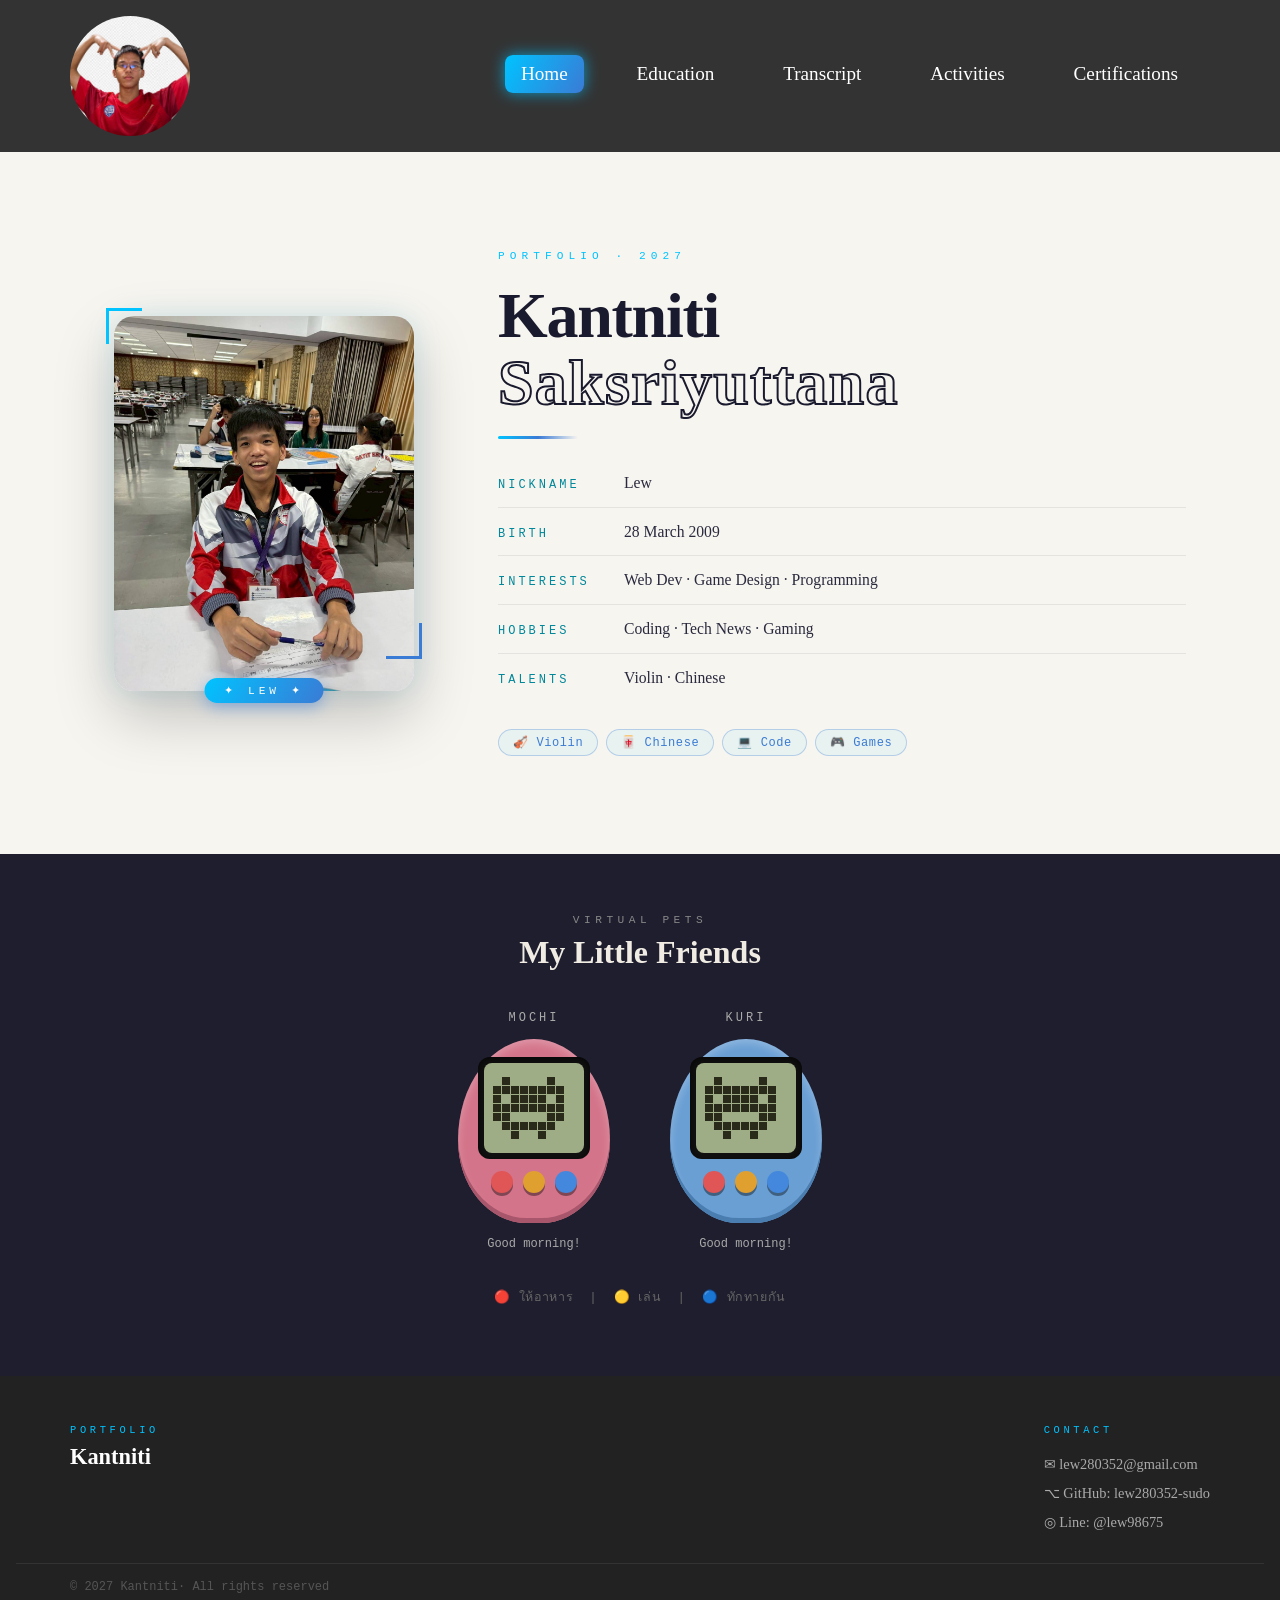
==== commit 7541972c: "link to github" ====
--- a/index.html
+++ b/index.html
@@ -349,7 +349,7 @@
         <div class="footer-links">
             <p class="footer-eyebrow">Contact</p>
             <a href="mailto:lew280352@gmail.com">✉ lew280352@gmail.com</a>
-            <a href="https://github.com/yourusername" target="_blank">⌥ GitHub</a>
+            <a href="https://github.com/lew280352-sudo" target="_blank">⌥ GitHub: lew280352-sudo</a>
             <a href="https://line.me/ti/p/~lew98675" target="_blank">◎ Line: @lew98675</a>
         </div>
     </div>
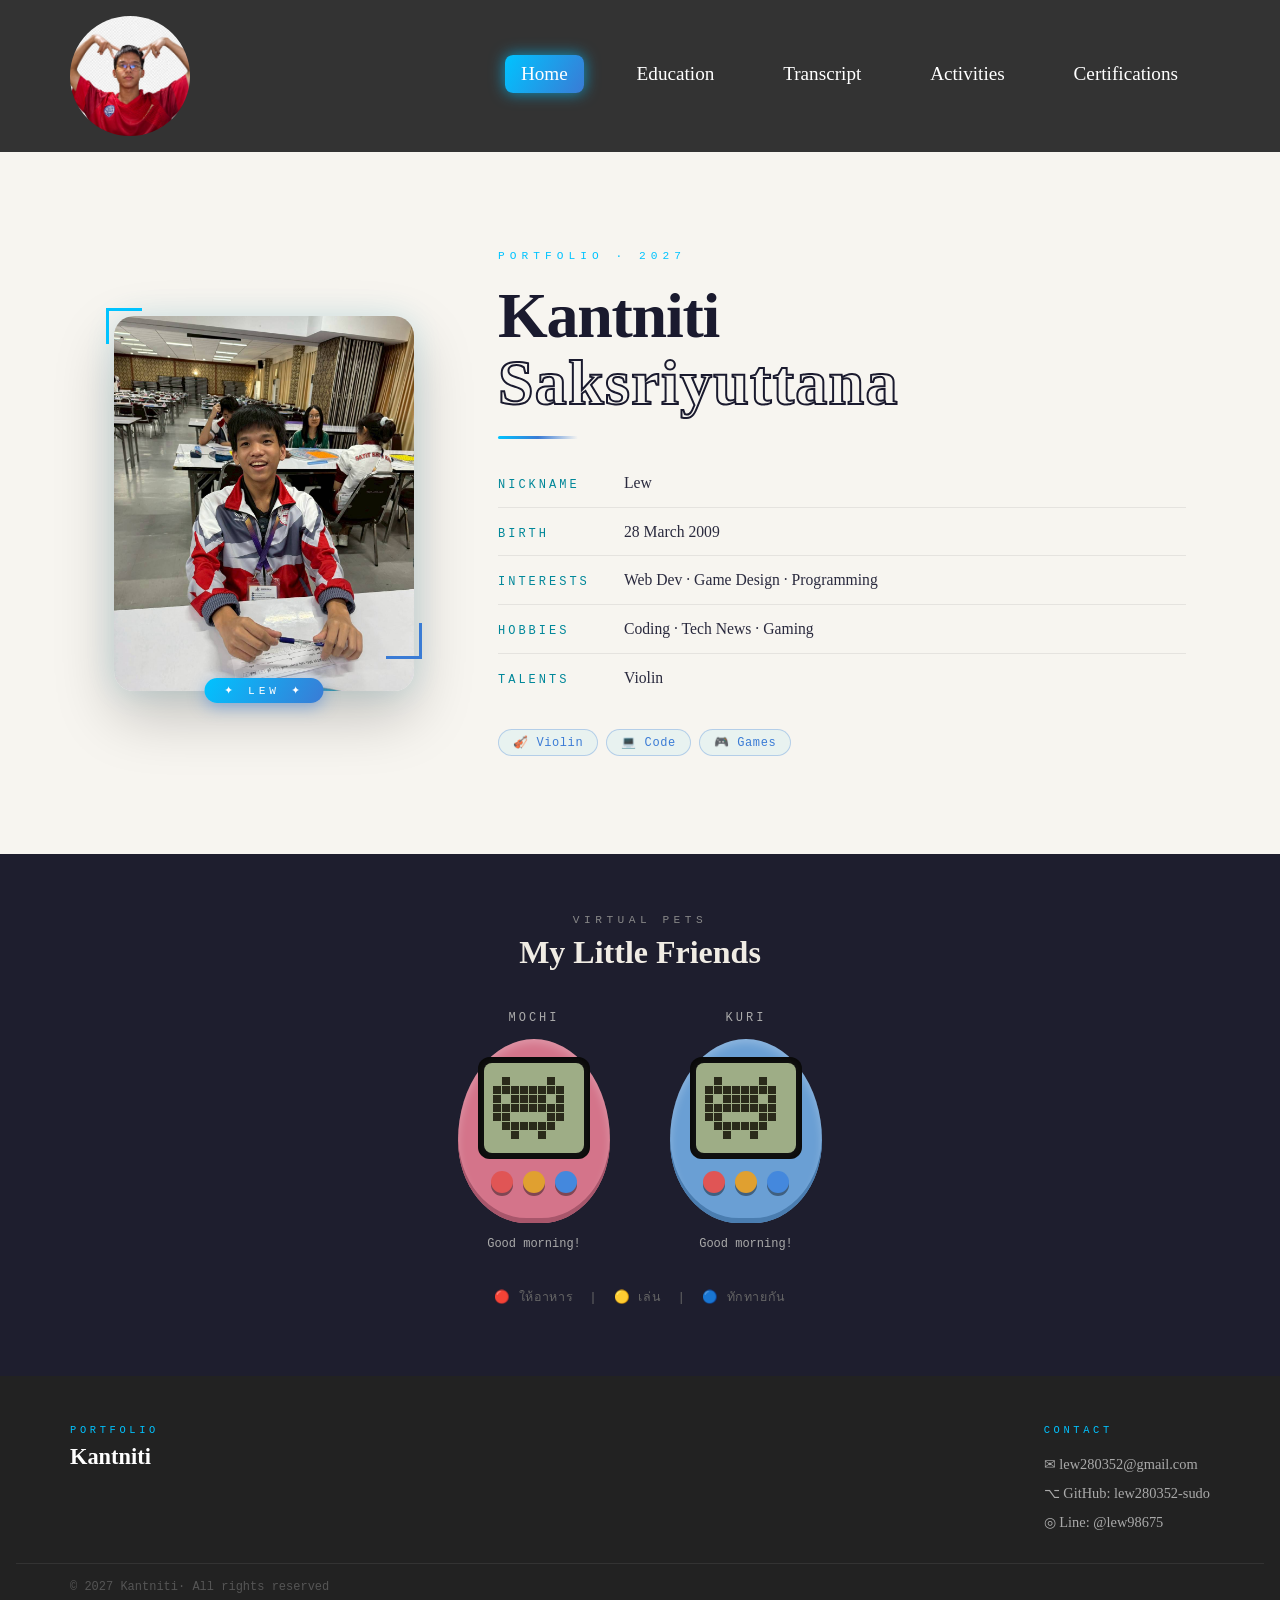
==== commit fb092489: "Remove Chinese from profile talents and skill badges" ====
--- a/index.html
+++ b/index.html
@@ -86,14 +86,13 @@
                         </li>
                         <li class="info-item">
                             <span class="info-label">Talents</span>
-                            <span class="info-value">Violin · Chinese</span>
+                            <span class="info-value">Violin</span>
                         </li>
                     </ul>
 
                     <!-- แถว tag/badge แสดงทักษะสั้น ๆ -->
                     <div class="hero-tags">
                         <span class="hero-tag">🎻 Violin</span>
-                        <span class="hero-tag">🀄 Chinese</span>
                         <span class="hero-tag">💻 Code</span>
                         <span class="hero-tag">🎮 Games</span>
                     </div>
@@ -357,4 +356,4 @@
     <p class="footer-bottom">© 2027 Kantniti· All rights reserved</p>
 </footer>
 </body>
-</html>+</html>
--- a/mainstyle.css
+++ b/mainstyle.css
@@ -892,4 +892,73 @@
 
 @media (max-width: 700px) {
     .footer-con { flex-direction: column; }
-}+}
+
+/* Activity photos and certificate previews */
+.portfolio-media-page { font-family: Arial, Tahoma, sans-serif; color: #222; }
+.portfolio-media-page .slide-label { font-size: .875rem; color: #666; }
+.portfolio-media-page .slide-desc { font-size: 1rem; max-width: 34rem; }
+#Activities .maincontent-info { flex: 0 1 34%; min-width: 0; gap: 1rem; }
+#Activities .slide-title { display: flex; flex-wrap: wrap; column-gap: .15em; font-size: clamp(1.75rem, 3vw, 2.5rem); line-height: 1.4; }
+#Activities .slide-title > span { white-space: nowrap; }
+#Activities .carousel-wrap { flex: 1 1 66%; min-width: 0; margin: 0; padding: 1rem; }
+#Activities .carousel-track { aspect-ratio: 1292 / 968; max-width: none; background: #fff; }
+#Activities .carousel-slide img { object-fit: contain; }
+#Activities .carousel-btns { position: static; justify-content: flex-end; gap: .75rem; margin-top: 1.25rem; }
+#Activities .carousel-btn {
+    width: auto;
+    min-width: 6.5rem;
+    min-height: 48px;
+    height: auto;
+    padding: .7rem 1.25rem;
+    border: 1px solid #175ba8;
+    border-radius: 999px;
+    background: transparent;
+    color: #175ba8;
+    font: 600 1rem/1.5 Arial, Tahoma, sans-serif;
+    box-shadow: none;
+    transition: background-color .2s ease, color .2s ease, border-color .2s ease;
+}
+#Activities .carousel-btn.next { background: #175ba8; color: #fff; }
+#Activities .carousel-btn:hover { background: #e5eef9; color: #10467f; border-color: #10467f; transform: none; box-shadow: none; }
+#Activities .carousel-btn.next:hover { background: #10467f; color: #fff; }
+#Activities .carousel-btn:active { background: #d3e2f5; transform: none; }
+#Activities .carousel-btn.next:active { background: #0b3766; }
+#Activities .dot { width: 24px; height: 24px; border: 6px solid #f7f5f0; }
+.portfolio-media-page a:focus-visible,
+.portfolio-media-page button:focus-visible { outline: 3px solid #175ba8; outline-offset: 4px; }
+.certificates-container { max-width: 1140px; margin: 0 auto; padding: 0 1.25rem; }
+.certificates-heading { margin-bottom: 2rem; }
+.certificates-heading h1 { font-size: clamp(1.75rem, 4vw, 2.5rem); line-height: 1.5; margin: .5rem 0; }
+.certificates-heading > p { line-height: 1.8; }
+.certificates-grid { display: grid; grid-template-columns: repeat(2, minmax(0, 1fr)); gap: 1.75rem; }
+.certificate-card { overflow: hidden; background: #fff; border: 1px solid #dedede; border-radius: 16px; box-shadow: 0 8px 24px rgba(0,0,0,.05); }
+.certificate-preview { display: block; padding: 1rem; background: #eef2f7; }
+.certificate-preview img { display: block; width: 100%; height: auto; aspect-ratio: 1.414 / 1; object-fit: contain; }
+.certificate-info { padding: 1.5rem; }
+.certificate-info h2 { font-size: 1.25rem; line-height: 1.5; margin-bottom: .5rem; }
+.certificate-info p { font-size: 1rem; line-height: 1.8; }
+.certificate-info .certificate-date { margin-top: .75rem; color: #555; font-size: .875rem; }
+.certificate-link { display: inline-block; margin-top: 1rem; padding: .7rem 1rem; background: #175ba8; color: #fff; text-decoration: none; border-radius: 8px; }
+.certificate-link:hover { background: #10467f; }
+.sr-only { position: absolute; width: 1px; height: 1px; padding: 0; margin: -1px; overflow: hidden; clip: rect(0,0,0,0); white-space: nowrap; border: 0; }
+@media (max-width: 900px) {
+    .portfolio-media-page .nav-con { flex-direction: column; gap: 1rem; }
+    .portfolio-media-page .menu { display: flex; justify-content: center; flex-wrap: wrap; gap: .25rem; margin: 0; }
+    .portfolio-media-page .menu li { margin: 0; }
+    .portfolio-media-page .menu li a { padding: .6rem .75rem; font-size: 1rem; }
+    #Activities .maincontainer-con { flex-direction: column; padding: 0 1rem; }
+    #Activities .maincontent-info { width: 100%; padding: 1rem; }
+    #Activities .carousel-wrap { width: 100%; flex: none; }
+}
+@media (max-width: 650px) {
+    .certificates-grid { grid-template-columns: 1fr; }
+    .portfolio-media-page .main { padding: 2rem 0; }
+    .portfolio-media-page .logo img { width: 72px; height: 72px; }
+    .certificate-info { padding: 1.25rem; }
+    #Activities .carousel-track { border-radius: 14px; }
+}
+@media (prefers-reduced-motion: reduce) {
+    #Activities .carousel-slide { transition: none; }
+    #Activities .corner-tag { animation: none; }
+}
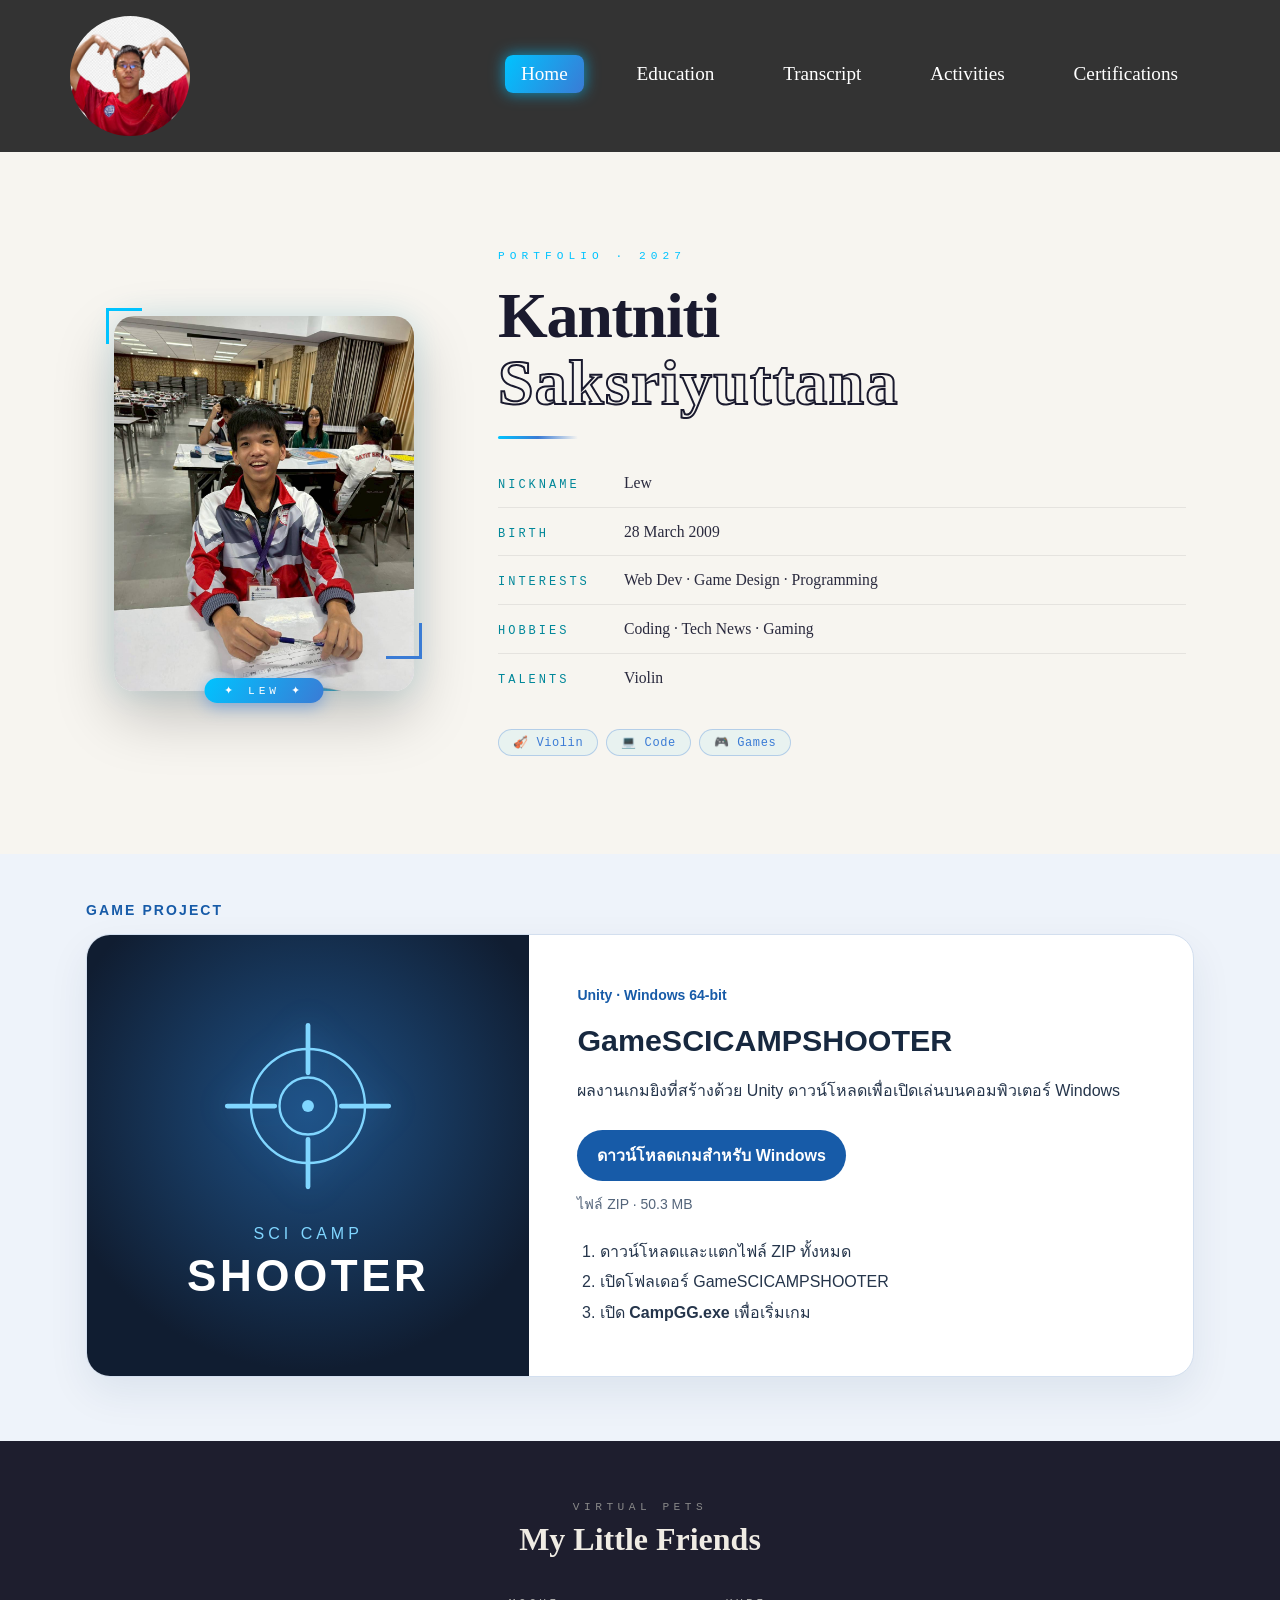
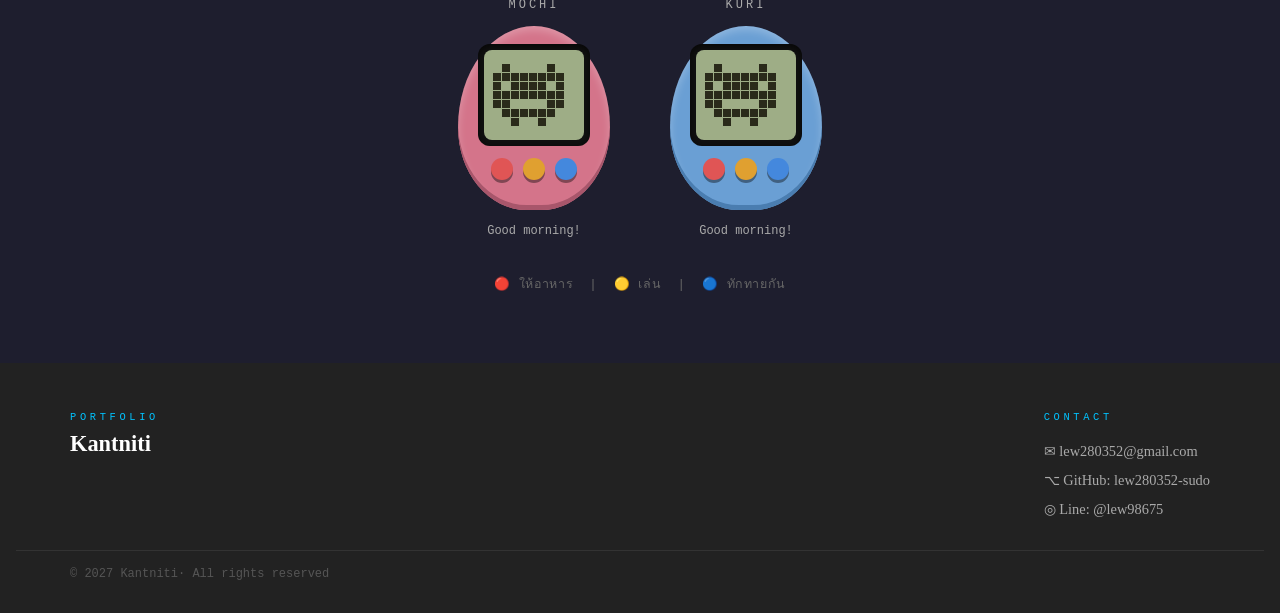
==== commit 4c83c80c: "Add SCI CAMP SHOOTER project with a verified Windows release download" ====
--- a/index.html
+++ b/index.html
@@ -9,7 +9,7 @@
     <!-- ชื่อชื่อแท็บของเว็บ -->
     <title>my portfolio</title>
     <!-- เชื่อมไฟล์สไตล์ชีทภายนอก -->
-    <link rel="stylesheet" href="mainstyle.css">
+    <link rel="stylesheet" href="mainstyle.css?v=scicamp-1">
 </head>
 <body>
     <!-- แท็กนำทางหลักของหน้า -->
@@ -94,13 +94,43 @@
                     <div class="hero-tags">
                         <span class="hero-tag">🎻 Violin</span>
                         <span class="hero-tag">💻 Code</span>
-                        <span class="hero-tag">🎮 Games</span>
+                        <a class="hero-tag" href="#Games">🎮 Games</a>
                     </div>
                 </div>
 
             </div>
         </div>
     </section>
+    <section class="games-section" id="Games" aria-labelledby="games-title" lang="th">
+        <div class="games-container">
+            <p class="games-eyebrow">Game Project</p>
+            <article class="game-project">
+                <div class="game-art" aria-hidden="true">
+                    <svg viewBox="0 0 160 160" fill="none">
+                        <circle cx="80" cy="80" r="48" stroke="currentColor" stroke-width="2"/>
+                        <circle cx="80" cy="80" r="24" stroke="currentColor" stroke-width="2"/>
+                        <path d="M80 12v40m0 56v40M12 80h40m56 0h40" stroke="currentColor" stroke-width="4" stroke-linecap="round"/>
+                        <circle cx="80" cy="80" r="5" fill="currentColor"/>
+                    </svg>
+                    <span>SCI CAMP</span>
+                    <strong>SHOOTER</strong>
+                </div>
+                <div class="game-info">
+                    <p class="game-platform">Unity · Windows 64-bit</p>
+                    <h2 id="games-title">GameSCICAMPSHOOTER</h2>
+                    <p>ผลงานเกมยิงที่สร้างด้วย Unity ดาวน์โหลดเพื่อเปิดเล่นบนคอมพิวเตอร์ Windows</p>
+                    <a class="game-download" href="https://github.com/lew280352-sudo/My-web/releases/download/scicamp-windows-v1/GameSCICAMPSHOOTER-Windows.zip">ดาวน์โหลดเกมสำหรับ Windows</a>
+                    <p class="game-file-info">ไฟล์ ZIP · 50.3 MB</p>
+                    <ol class="game-instructions" aria-label="วิธีเปิดเกม">
+                        <li>ดาวน์โหลดและแตกไฟล์ ZIP ทั้งหมด</li>
+                        <li>เปิดโฟลเดอร์ GameSCICAMPSHOOTER</li>
+                        <li>เปิด <strong>CampGG.exe</strong> เพื่อเริ่มเกม</li>
+                    </ol>
+                </div>
+            </article>
+        </div>
+    </section>
+
     <!-- ===== TAMAGOTCHI SECTION ===== -->
     <section class="tama-section">
         <div class="tama-container">
--- a/mainstyle.css
+++ b/mainstyle.css
@@ -787,6 +787,31 @@
     background: rgba(0, 195, 255, 0.15);
     border-color: #00c3ff;
     transform: translateY(-2px);
+}
+
+/* Downloadable game projects */
+.hero-tags a { text-decoration: none; }
+.games-section { padding: 3rem 1.25rem 4rem; background: #eef3fa; scroll-margin-top: 1rem; font-family: Arial, Tahoma, sans-serif; }
+.games-container { max-width: 1108px; margin: 0 auto; }
+.games-eyebrow { margin-bottom: 1rem; color: #175ba8; font-size: .875rem; font-weight: 700; letter-spacing: .15em; text-transform: uppercase; }
+.game-project { display: grid; grid-template-columns: minmax(0, .8fr) minmax(0, 1.2fr); overflow: hidden; border: 1px solid #d3dfef; border-radius: 24px; background: #fff; box-shadow: 0 16px 40px rgba(18,48,88,.08); }
+.game-art { display: flex; flex-direction: column; justify-content: center; align-items: center; min-height: 360px; padding: 2rem; background: radial-gradient(circle at 50% 40%, #1e5186, #101d31 75%); color: #80d6ff; }
+.game-art svg { width: min(70%, 190px); margin-bottom: 1.5rem; filter: drop-shadow(0 0 16px rgba(75,180,255,.3)); }
+.game-art span { font-size: 1rem; letter-spacing: .25em; }
+.game-art strong { margin-top: .5rem; font-size: clamp(1.75rem, 4vw, 2.75rem); letter-spacing: .08em; color: #fff; }
+.game-info { padding: clamp(1.5rem, 4vw, 3rem); color: #25354b; }
+.game-platform { color: #175ba8; font-size: .875rem; font-weight: 700; }
+.game-info h2 { margin: .75rem 0 1rem; font-size: clamp(1.3rem, 2.5vw, 1.9rem); line-height: 1.35; overflow-wrap: anywhere; color: #17283f; }
+.game-info > p { line-height: 1.8; }
+.game-download { display: inline-block; margin-top: 1.5rem; padding: .85rem 1.25rem; border-radius: 999px; background: #175ba8; color: #fff; font-size: 1rem; font-weight: 600; line-height: 1.5; text-decoration: none; text-align: center; }
+.game-download:hover { background: #10467f; }
+.game-download:focus-visible, .hero-tags a:focus-visible { outline: 3px solid #175ba8; outline-offset: 4px; }
+.game-info .game-file-info { margin-top: .65rem; color: #53647a; font-size: .875rem; }
+.game-instructions { margin: 1.25rem 0 0; padding-left: 1.4rem; font-size: 1rem; line-height: 1.9; }
+@media (max-width: 700px) {
+    .game-project { grid-template-columns: 1fr; }
+    .game-art { min-height: 240px; }
+    .game-art svg { width: 100px; margin-bottom: 1rem; }
 }
 
 /* keyframe animation เลื่อนขึ้นจากด้านล่าง */
@@ -898,12 +923,37 @@
 .portfolio-media-page { font-family: Arial, Tahoma, sans-serif; color: #222; }
 .portfolio-media-page .slide-label { font-size: .875rem; color: #666; }
 .portfolio-media-page .slide-desc { font-size: 1rem; max-width: 34rem; }
+#Activities .slide-source { font-size: .875rem; line-height: 1.7; color: #175ba8; text-underline-offset: .2em; }
 #Activities .maincontent-info { flex: 0 1 34%; min-width: 0; gap: 1rem; }
 #Activities .slide-title { display: flex; flex-wrap: wrap; column-gap: .15em; font-size: clamp(1.75rem, 3vw, 2.5rem); line-height: 1.4; }
 #Activities .slide-title > span { white-space: nowrap; }
 #Activities .carousel-wrap { flex: 1 1 66%; min-width: 0; margin: 0; padding: 1rem; }
-#Activities .carousel-track { aspect-ratio: 1292 / 968; max-width: none; background: #fff; }
-#Activities .carousel-slide img { object-fit: contain; }
+#Activities .carousel-track { aspect-ratio: 1292 / 968; max-width: none; background: #142338; isolation: isolate; box-shadow: 0 20px 45px rgba(14,35,62,.2); }
+#Activities .carousel-slide::before {
+    content: '';
+    position: absolute;
+    inset: -24px;
+    background: var(--photo) center / cover no-repeat;
+    filter: blur(24px) brightness(.55) saturate(1.15);
+    transform: scale(1.12);
+    pointer-events: none;
+}
+#Activities .carousel-slide img { position: relative; object-fit: contain; transition: transform .6s cubic-bezier(.2,.7,.2,1); }
+#Activities .photo-open { position: relative; display: block; width: 100%; height: 100%; padding: 0; border: 0; border-radius: inherit; background: transparent; cursor: zoom-in; }
+#Activities .photo-open:focus-visible { outline: 3px solid #71caff; outline-offset: -5px; }
+#Activities .photo-hint { position: absolute; right: 1rem; bottom: 1rem; padding: .5rem .9rem; border: 1px solid rgba(137,196,255,.45); border-radius: 999px; background: rgba(12,31,55,.8); color: #fff; font: 500 .875rem/1.5 Arial, Tahoma, sans-serif; backdrop-filter: blur(10px); pointer-events: none; }
+@media (hover: hover) and (pointer: fine) {
+    #Activities .photo-open:hover img { transform: scale(1.025); }
+    #Activities .photo-open:hover .photo-hint { background: #175ba8; }
+}
+.viewer-open { overflow: hidden; }
+.image-viewer { width: min(94vw, 1200px); max-width: 94vw; max-height: 92vh; max-height: 92dvh; margin: auto; padding: 1rem; border: 1px solid #345675; border-radius: 18px; background: #101d2d; color: #fff; box-shadow: 0 24px 80px rgba(0,0,0,.4); }
+.image-viewer::backdrop { background: rgba(5,13,24,.88); backdrop-filter: blur(8px); }
+.viewer-toolbar { display: flex; align-items: center; justify-content: space-between; gap: 1rem; margin-bottom: .75rem; }
+.viewer-toolbar p { font-size: 1rem; line-height: 1.6; }
+.viewer-close { min-height: 44px; padding: .5rem 1rem; border: 1px solid #82b5ea; border-radius: 999px; background: #175ba8; color: #fff; white-space: nowrap; font: 600 1rem/1.5 Arial, Tahoma, sans-serif; cursor: pointer; }
+.viewer-close:hover { background: #246dbd; }
+.image-viewer img { display: block; width: 100%; max-height: 76vh; max-height: 76dvh; object-fit: contain; border-radius: 8px; }
 #Activities .carousel-btns { position: static; justify-content: flex-end; gap: .75rem; margin-top: 1.25rem; }
 #Activities .carousel-btn {
     width: auto;
@@ -960,5 +1010,6 @@
 }
 @media (prefers-reduced-motion: reduce) {
     #Activities .carousel-slide { transition: none; }
-    #Activities .corner-tag { animation: none; }
-}
+    #Activities .carousel-slide img { transition: none; }
+    #Activities .photo-open:hover img { transform: none; }
+}
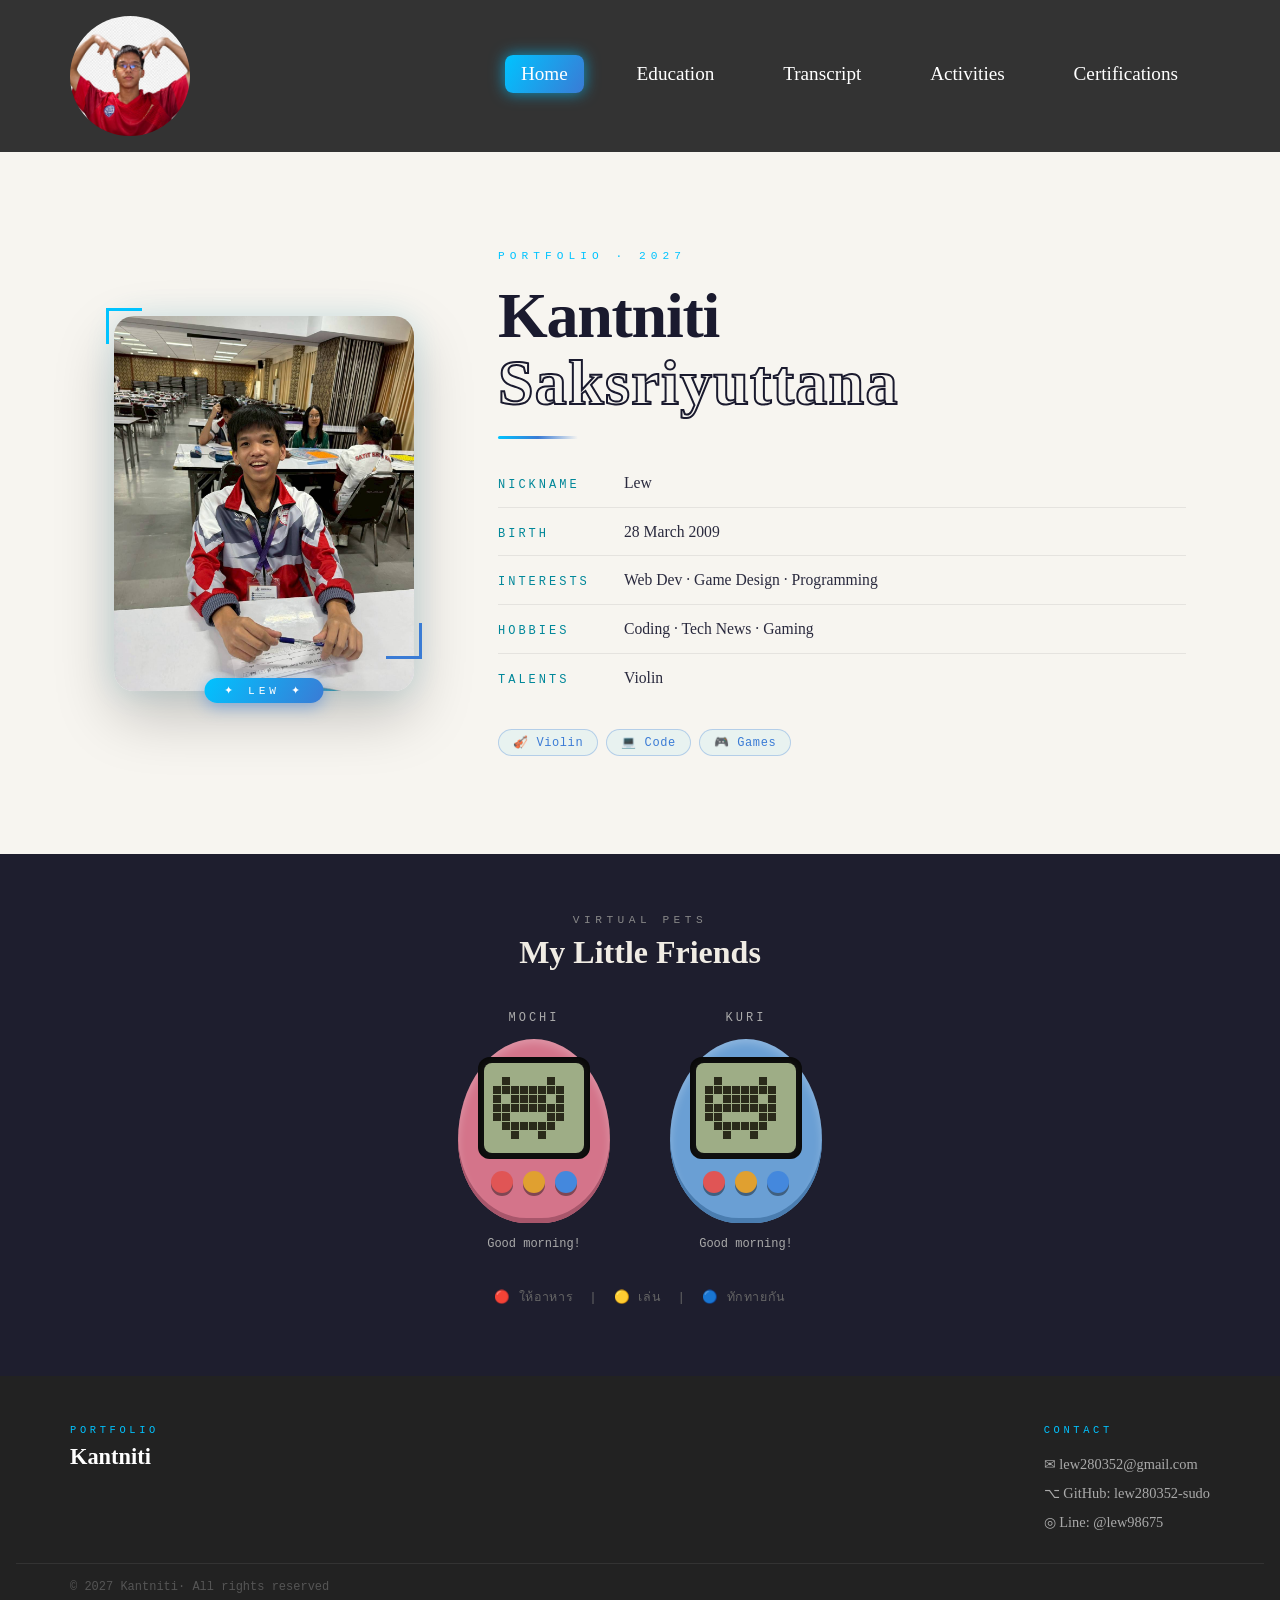
==== commit 925bf4f2: "Move SCI CAMP SHOOTER project from Home to Activities" ====
--- a/index.html
+++ b/index.html
@@ -94,40 +94,11 @@
                     <div class="hero-tags">
                         <span class="hero-tag">🎻 Violin</span>
                         <span class="hero-tag">💻 Code</span>
-                        <a class="hero-tag" href="#Games">🎮 Games</a>
+                        <a class="hero-tag" href="Activities.html#Games">🎮 Games</a>
                     </div>
                 </div>
 
             </div>
-        </div>
-    </section>
-    <section class="games-section" id="Games" aria-labelledby="games-title" lang="th">
-        <div class="games-container">
-            <p class="games-eyebrow">Game Project</p>
-            <article class="game-project">
-                <div class="game-art" aria-hidden="true">
-                    <svg viewBox="0 0 160 160" fill="none">
-                        <circle cx="80" cy="80" r="48" stroke="currentColor" stroke-width="2"/>
-                        <circle cx="80" cy="80" r="24" stroke="currentColor" stroke-width="2"/>
-                        <path d="M80 12v40m0 56v40M12 80h40m56 0h40" stroke="currentColor" stroke-width="4" stroke-linecap="round"/>
-                        <circle cx="80" cy="80" r="5" fill="currentColor"/>
-                    </svg>
-                    <span>SCI CAMP</span>
-                    <strong>SHOOTER</strong>
-                </div>
-                <div class="game-info">
-                    <p class="game-platform">Unity · Windows 64-bit</p>
-                    <h2 id="games-title">GameSCICAMPSHOOTER</h2>
-                    <p>ผลงานเกมยิงที่สร้างด้วย Unity ดาวน์โหลดเพื่อเปิดเล่นบนคอมพิวเตอร์ Windows</p>
-                    <a class="game-download" href="https://github.com/lew280352-sudo/My-web/releases/download/scicamp-windows-v1/GameSCICAMPSHOOTER-Windows.zip">ดาวน์โหลดเกมสำหรับ Windows</a>
-                    <p class="game-file-info">ไฟล์ ZIP · 50.3 MB</p>
-                    <ol class="game-instructions" aria-label="วิธีเปิดเกม">
-                        <li>ดาวน์โหลดและแตกไฟล์ ZIP ทั้งหมด</li>
-                        <li>เปิดโฟลเดอร์ GameSCICAMPSHOOTER</li>
-                        <li>เปิด <strong>CampGG.exe</strong> เพื่อเริ่มเกม</li>
-                    </ol>
-                </div>
-            </article>
         </div>
     </section>
 
